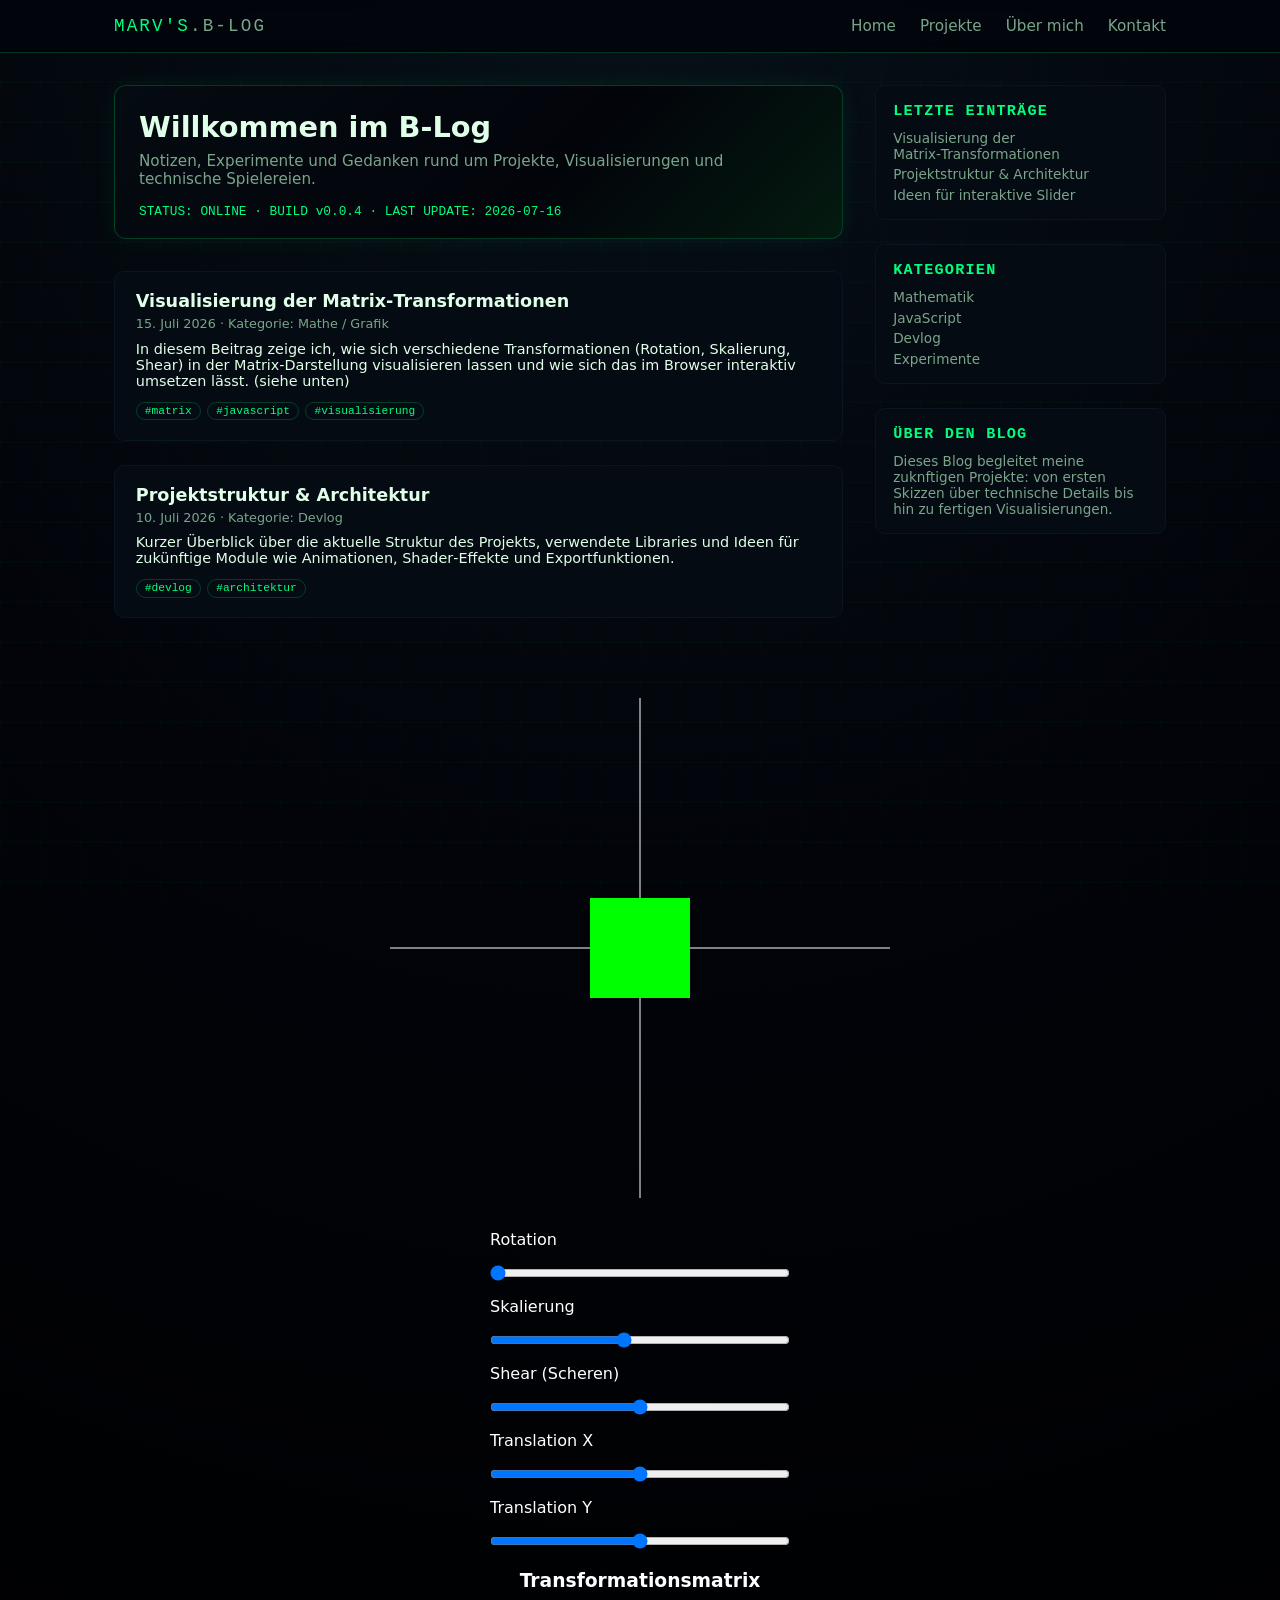
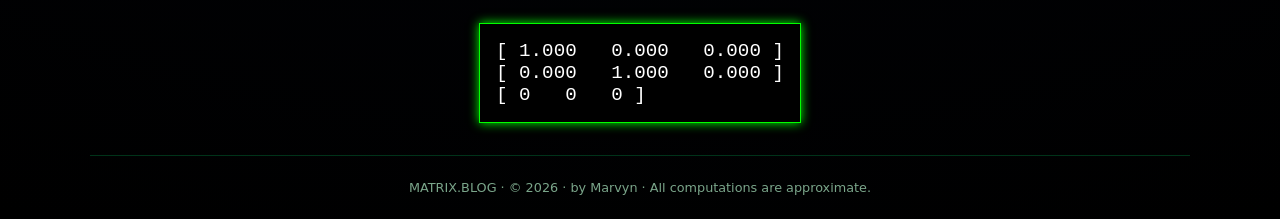
==== html/blog.html @ fbf084d9 "Projektinitialisierung" ====
<!DOCTYPE html>
<html lang="de">
<head>
    <meta charset="UTF-8">
    <title>Marvyns Blog</title>
    <meta name="viewport" content="width=device-width, initial-scale=1.0">

    <!-- Grundstyles -->
    <style>
        :root {
            --bg-color: #02040a;
            --accent: #00ff7f;
            --accent-soft: #00ff7f33;
            --text-main: #e0ffe8;
            --text-muted: #7aa58a;
            --card-bg: #050b12;
        }

        * {
            box-sizing: border-box;
            margin: 0;
            padding: 0;
        }

        body {
            font-family: system-ui, -apple-system, BlinkMacSystemFont, "Segoe UI", sans-serif;
            background: radial-gradient(circle at top, #071018 0, #02040a 45%, #000000 100%);
            color: var(--text-main);
            min-height: 100vh;
        }

        /* Matrix Hintergrund-Effekt */
        .matrix-bg {
            position: fixed;
            inset: 0;
            pointer-events: none;
            z-index: -1;
            background-image:
                linear-gradient(to bottom, transparent 0, var(--accent-soft) 2px, transparent 4px),
                linear-gradient(to right, transparent 0, var(--accent-soft) 1px, transparent 2px);
            background-size: 100% 40px, 40px 100%;
            opacity: 0.15;
        }

        header {
            border-bottom: 1px solid var(--accent-soft);
            backdrop-filter: blur(8px);
            background: #02040acc;
            position: sticky;
            top: 0;
            z-index: 10;
        }

        .nav {
            max-width: 1100px;
            margin: 0 auto;
            padding: 1rem 1.5rem;
            display: flex;
            align-items: center;
            justify-content: space-between;
        }

        .logo {
            font-family: "Consolas", "Fira Code", monospace;
            font-size: 1.1rem;
            letter-spacing: 0.12em;
            text-transform: uppercase;
            color: var(--accent);
        }

        .logo span {
            color: var(--text-muted);
        }

        .nav-links {
            display: flex;
            gap: 1.5rem;
            font-size: 0.95rem;
        }

        .nav-links a {
            color: var(--text-muted);
            text-decoration: none;
            position: relative;
        }

        .nav-links a::after {
            content: "";
            position: absolute;
            left: 0;
            bottom: -4px;
            width: 0;
            height: 1px;
            background: var(--accent);
            transition: width 0.2s ease;
        }

        .nav-links a:hover {
            color: var(--accent);
        }

        .nav-links a:hover::after {
            width: 100%;
        }

        main {
            max-width: 1100px;
            margin: 0 auto;
            padding: 2rem 1.5rem 3rem;
            display: grid;
            grid-template-columns: minmax(0, 2.5fr) minmax(0, 1fr);
            gap: 2rem;
        }

        /* Hero / Intro */
        .hero {
            margin-bottom: 2rem;
            padding: 1.5rem 1.5rem 1.2rem;
            border-radius: 12px;
            background: linear-gradient(135deg, #050b12 0, #02040a 60%, #041a10 100%);
            border: 1px solid var(--accent-soft);
            box-shadow: 0 0 25px #00ff7f11;
        }

        .hero-title {
            font-size: 1.8rem;
            margin-bottom: 0.5rem;
        }

        .hero-subtitle {
            font-size: 0.95rem;
            color: var(--text-muted);
            max-width: 600px;
        }

        .hero-meta {
            margin-top: 1rem;
            font-size: 0.8rem;
            color: var(--accent);
            font-family: "Consolas", "Fira Code", monospace;
        }

        /* Blogliste */
        .posts {
            display: flex;
            flex-direction: column;
            gap: 1.5rem;
        }

        .post-card {
            padding: 1.2rem 1.3rem;
            border-radius: 10px;
            background: var(--card-bg);
            border: 1px solid #0b151f;
            position: relative;
            overflow: hidden;
        }

        .post-card::before {
            content: "";
            position: absolute;
            inset: 0;
            background: linear-gradient(120deg, transparent 0, #00ff7f11 40%, transparent 80%);
            opacity: 0;
            transition: opacity 0.2s ease;
        }

        .post-card:hover::before {
            opacity: 1;
        }

        .post-title {
            font-size: 1.1rem;
            margin-bottom: 0.3rem;
        }

        .post-meta {
            font-size: 0.8rem;
            color: var(--text-muted);
            margin-bottom: 0.6rem;
        }

        .post-excerpt {
            font-size: 0.9rem;
            color: var(--text-main);
        }

        .post-tags {
            margin-top: 0.8rem;
            display: flex;
            flex-wrap: wrap;
            gap: 0.4rem;
        }

        .tag {
            font-size: 0.7rem;
            padding: 0.15rem 0.5rem;
            border-radius: 999px;
            border: 1px solid var(--accent-soft);
            color: var(--accent);
            font-family: "Consolas", "Fira Code", monospace;
        }

        /* Sidebar */
        aside {
            display: flex;
            flex-direction: column;
            gap: 1.5rem;
        }

        .sidebar-card {
            padding: 1rem 1.1rem;
            border-radius: 10px;
            background: var(--card-bg);
            border: 1px solid #0b151f;
        }

        .sidebar-title {
            font-size: 0.95rem;
            margin-bottom: 0.6rem;
            color: var(--accent);
            letter-spacing: 0.08em;
            text-transform: uppercase;
            font-family: "Consolas", "Fira Code", monospace;
        }

        .sidebar-list {
            list-style: none;
            font-size: 0.85rem;
            color: var(--text-muted);
        }

        .sidebar-list li + li {
            margin-top: 0.3rem;
        }

        .sidebar-list a {
            color: var(--text-muted);
            text-decoration: none;
        }

        .sidebar-list a:hover {
            color: var(--accent);
        }

        footer {
            max-width: 1100px;
            margin: 0 auto;
            padding: 1.5rem;
            border-top: 1px solid var(--accent-soft);
            font-size: 0.8rem;
            color: var(--text-muted);
            text-align: center;
        }

        /* Responsiv */
        @media (max-width: 900px) {
            main {
                grid-template-columns: 1fr;
            }
        }

        @media (max-width: 600px) {
            .nav {
                flex-direction: column;
                align-items: flex-start;
                gap: 0.5rem;
            }
        }


    </style>
    <link rel="stylesheet" href="../css/blog.css" />
</head>
<body>
    <div class="matrix-bg"></div>

    <header>
        <nav class="nav">
            <div class="logo"><s></s>MARV'S</s><span>.B-LOG</span></div>
            <div class="nav-links">
                <a href="index.html">Home</a>
                <a href="quests.html">Projekte</a>
                <a href="profil.html">Über mich</a>
                <a href="mailto:savemel@proton.me">Kontakt</a>
            </div>
        </nav>
    </header>

    <main>
        <section>
            <div class="hero">
                <h1 class="hero-title">Willkommen im B-Log</h1>
                <p class="hero-subtitle">
                    Notizen, Experimente und Gedanken rund um Projekte, Visualisierungen und technische Spielereien.
                </p>
                <div class="hero-meta">
                    STATUS: ONLINE · BUILD v0.0.4 · LAST UPDATE: 2026‑07‑16
                </div>
            </div>

            <div class="posts">
                <article class="post-card">
                    <h2 class="post-title">Visualisierung der Matrix‑Transformationen</h2>
                    <div class="post-meta">15. Juli 2026 · Kategorie: Mathe / Grafik</div>
                    <p class="post-excerpt">
                        In diesem Beitrag zeige ich, wie sich verschiedene Transformationen (Rotation, Skalierung, Shear)
                        in der Matrix‑Darstellung visualisieren lassen und wie sich das im Browser interaktiv umsetzen lässt. (siehe unten)
                    </p>
                    <div class="post-tags">
                        <span class="tag">#matrix</span>
                        <span class="tag">#javascript</span>
                        <span class="tag">#visualisierung</span>
                    </div>
                </article>

                <article class="post-card">
                    <h2 class="post-title">Projektstruktur & Architektur</h2>
                    <div class="post-meta">10. Juli 2026 · Kategorie: Devlog</div>
                    <p class="post-excerpt">
                        Kurzer Überblick über die aktuelle Struktur des Projekts, verwendete Libraries und Ideen für
                        zukünftige Module wie Animationen, Shader‑Effekte und Exportfunktionen.
                    </p>
                    <div class="post-tags">
                        <span class="tag">#devlog</span>
                        <span class="tag">#architektur</span>
                    </div>
                </article>
            </div>
        </section>

        <aside>
            <div class="sidebar-card">
                <h3 class="sidebar-title">Letzte Einträge</h3>
                <ul class="sidebar-list">
                    <li><a href="#">Visualisierung der Matrix‑Transformationen</a></li>
                    <li><a href="#">Projektstruktur & Architektur</a></li>
                    <li><a href="#">Ideen für interaktive Slider</a></li>
                </ul>
            </div>

            <div class="sidebar-card">
                <h3 class="sidebar-title">Kategorien</h3>
                <ul class="sidebar-list">
                    <li><a href="#">Mathematik</a></li>
                    <li><a href="#">JavaScript</a></li>
                    <li><a href="#">Devlog</a></li>
                    <li><a href="#">Experimente</a></li>
                </ul>
            </div>

            <div class="sidebar-card">
                <h3 class="sidebar-title">Über den BLog</h3>
                <p style="font-size:0.85rem; color:var(--text-muted);">
                    Dieses Blog begleitet meine zuknftigen Projekte: von ersten Skizzen über technische Details
                    bis hin zu fertigen Visualisierungen.
                </p>
            </div>
        </aside>
    </main>

<div class="demo-container">
  <canvas id="canvas" width="500" height="500"></canvas>
  
  <div class="controls">
      <label>Rotation</label>
      <input type="range" id="rot" min="0" max="360" value="0">
      
      <label>Skalierung</label>
      <input type="range" id="scale" min="0.2" max="2" step="0.01" value="1">
      
      <label>Shear (Scheren)</label>
      <input type="range" id="shear" min="-1" max="1" step="0.01" value="0">
      
      <label>Translation X</label>
      <input type="range" id="moveX" min="-200" max="200" value="0">
      
      <label>Translation Y</label>
      <input type="range" id="moveY" min="-200" max="200" value="0">
    </div>
    <h3><br>Transformationsmatrix</h3>
  <pre id="matrixDisplay"></pre>
  </div>

    <footer>
        MATRIX.BLOG · © 2026 · by Marvyn · All computations are approximate.
    </footer>

    <script src="../js/blog.js" defer></script>
</body>
</html>
---- css/blog.css ----
.demo-container {
  display: flex;
  flex-direction: column;
  align-items: center;
  margin-top: 2rem;
  margin-bottom: 2rem;
  color: white;
  z-index: -1;
}

.controls {
  margin-top: 2rem;
  display: flex;
  flex-direction: column;
  gap: 1rem;
  width: 300px;
}

input[type="range"] {
  width: 100%;
}

#matrixDisplay {
  margin-top: 2rem;
  font-size: 1.2rem;
  background: black;
  padding: 1rem;
  border: 1px solid lime;
  box-shadow: 0 0 10px lime;
}
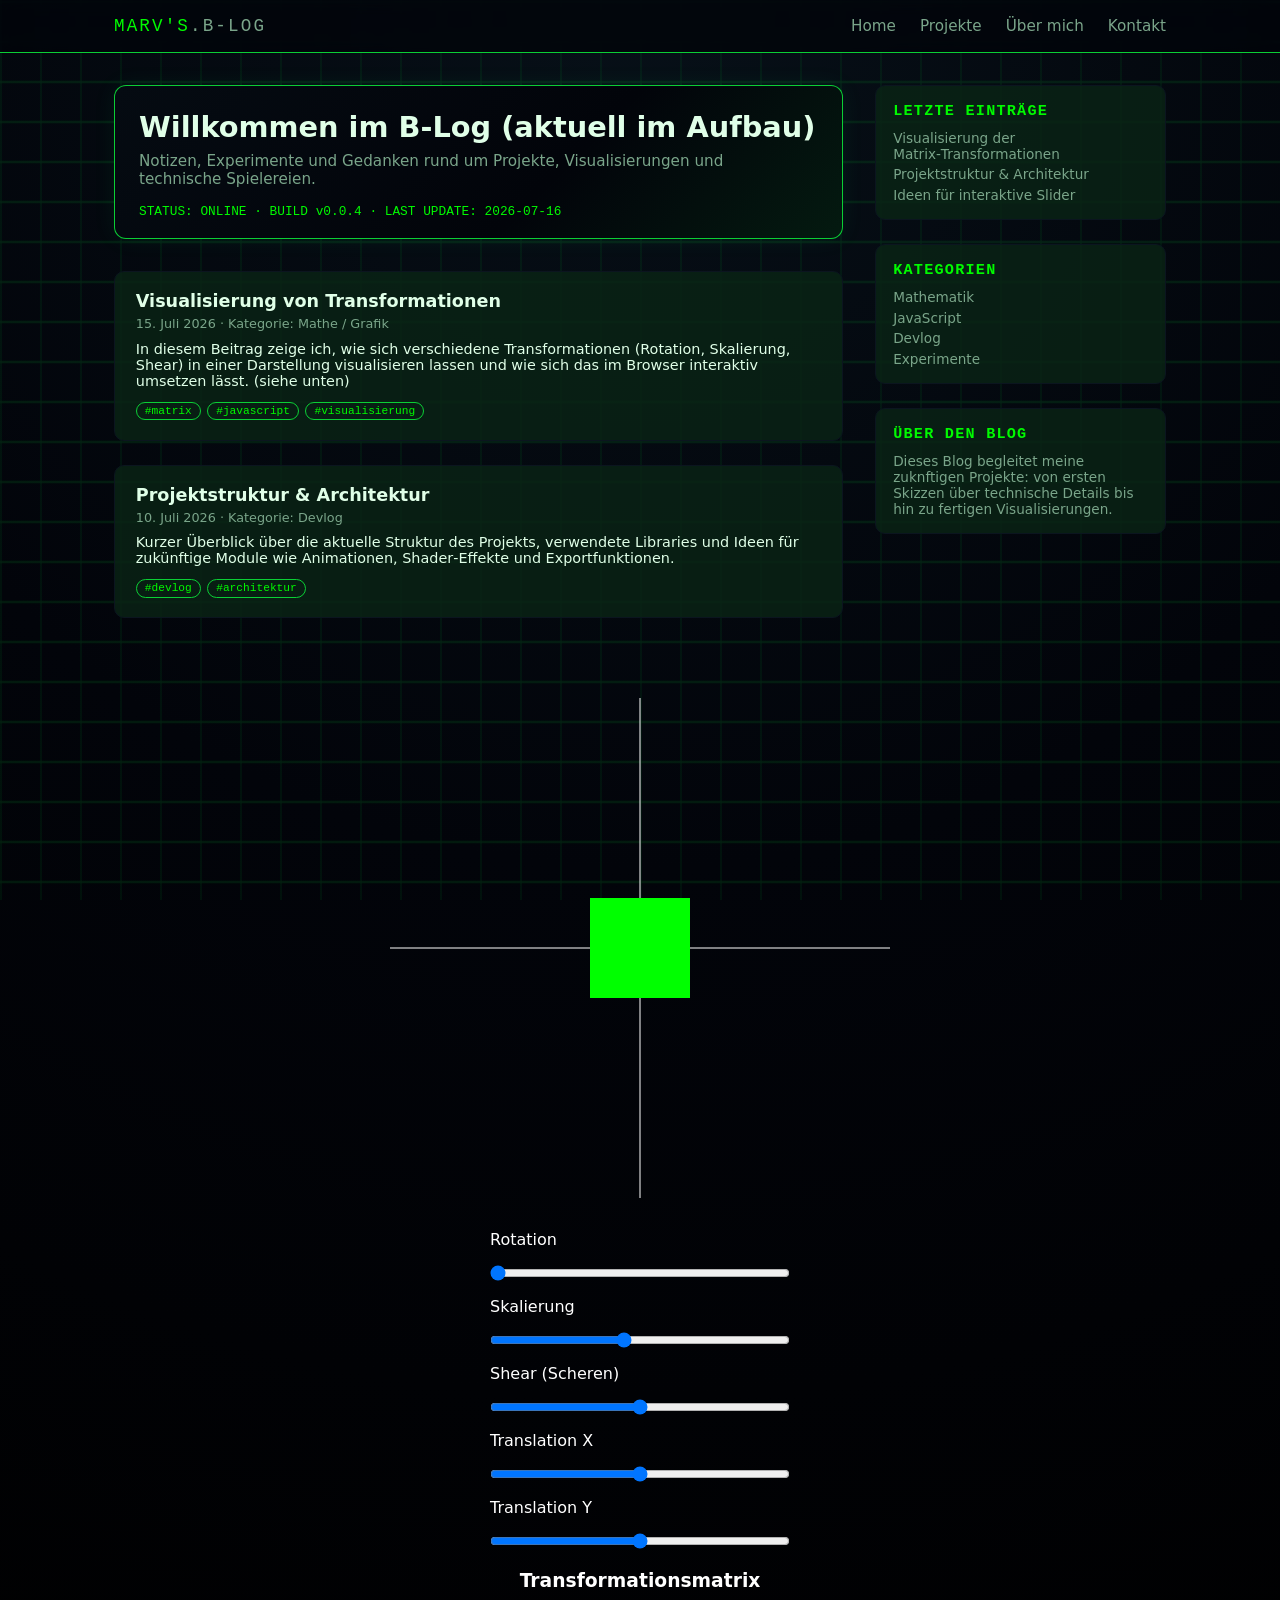
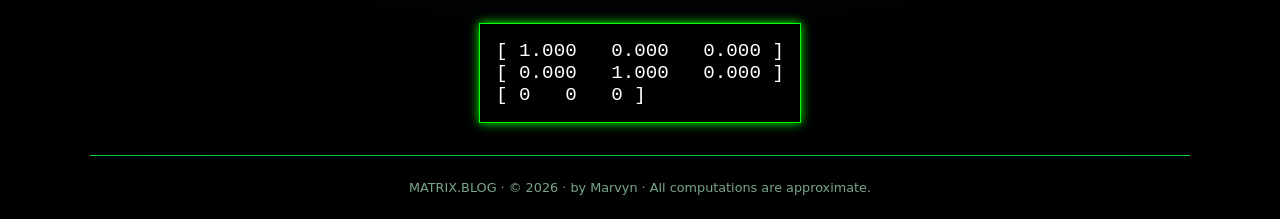
==== commit ef7ccec6: "Upload für Publishing" ====
--- a/html/blog.html
+++ b/html/blog.html
@@ -8,12 +8,12 @@
     <!-- Grundstyles -->
     <style>
         :root {
-            --bg-color: #02040a;
-            --accent: #00ff7f;
-            --accent-soft: #00ff7f33;
+            --bg-color: #f81b1b;
+            --accent: rgb(0, 250, 0);
+            --accent-soft: #0cd437f8;
             --text-main: #e0ffe8;
             --text-muted: #7aa58a;
-            --card-bg: #050b12;
+            --card-bg: #0a2415d0;
         }
 
         * {
@@ -290,7 +290,7 @@
     <main>
         <section>
             <div class="hero">
-                <h1 class="hero-title">Willkommen im B-Log</h1>
+                <h1 class="hero-title">Willkommen im B-Log (aktuell im Aufbau)</h1>
                 <p class="hero-subtitle">
                     Notizen, Experimente und Gedanken rund um Projekte, Visualisierungen und technische Spielereien.
                 </p>
@@ -301,11 +301,11 @@
 
             <div class="posts">
                 <article class="post-card">
-                    <h2 class="post-title">Visualisierung der Matrix‑Transformationen</h2>
+                    <h2 class="post-title">Visualisierung von Transformationen</h2>
                     <div class="post-meta">15. Juli 2026 · Kategorie: Mathe / Grafik</div>
                     <p class="post-excerpt">
                         In diesem Beitrag zeige ich, wie sich verschiedene Transformationen (Rotation, Skalierung, Shear)
-                        in der Matrix‑Darstellung visualisieren lassen und wie sich das im Browser interaktiv umsetzen lässt. (siehe unten)
+                        in einer Darstellung visualisieren lassen und wie sich das im Browser interaktiv umsetzen lässt. (siehe unten)
                     </p>
                     <div class="post-tags">
                         <span class="tag">#matrix</span>
--- a/css/blog.css
+++ b/css/blog.css
@@ -1,3 +1,6 @@
+
+/* FORM-TRANSFORMATION */
+
 .demo-container {
   display: flex;
   flex-direction: column;
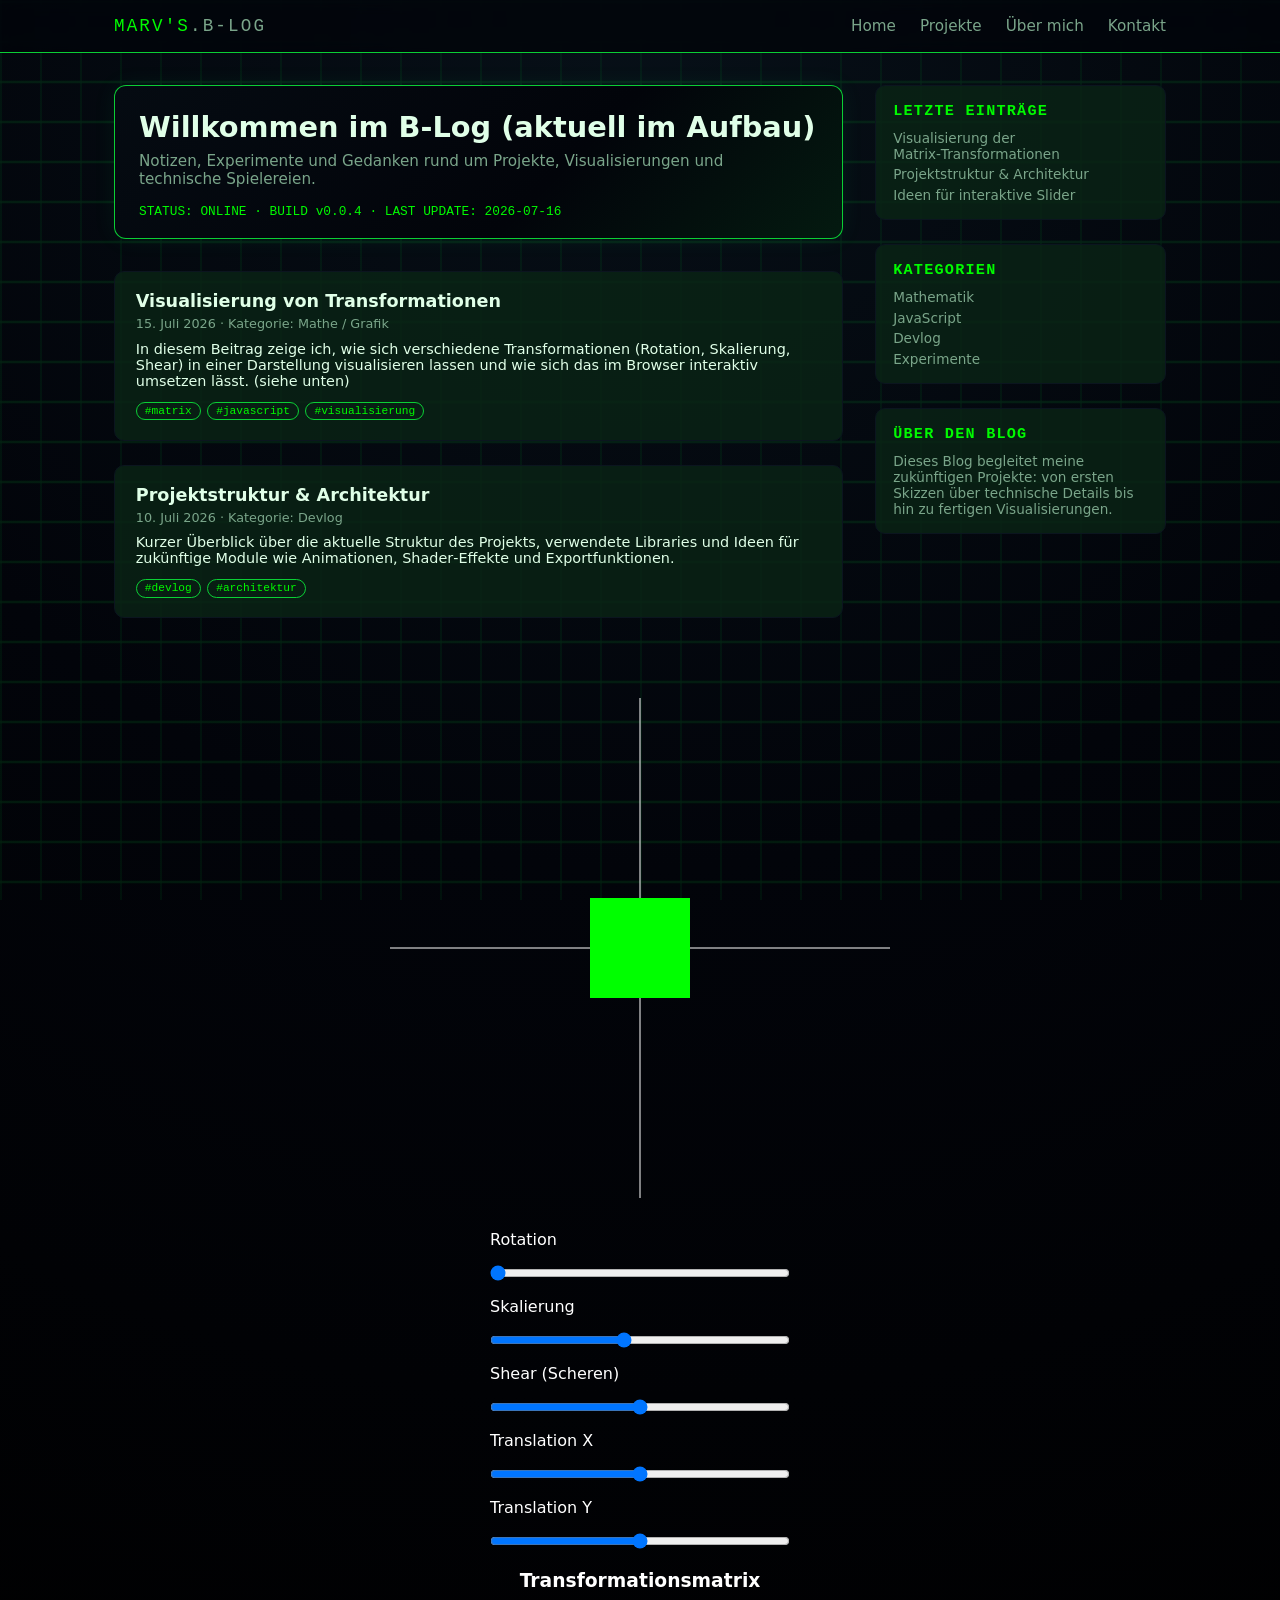
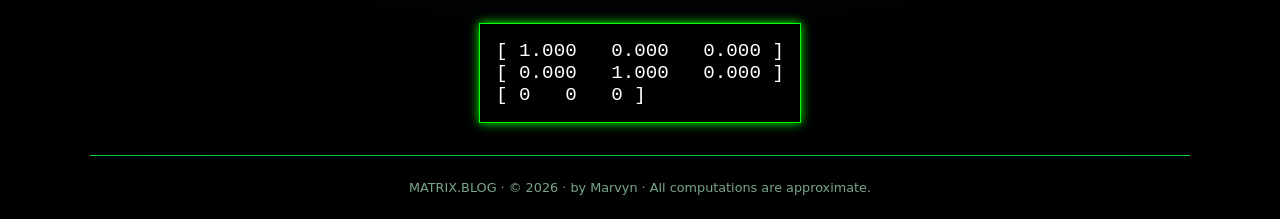
==== commit 568ca084: "Update blog.html" ====
--- a/html/blog.html
+++ b/html/blog.html
@@ -352,7 +352,7 @@
             <div class="sidebar-card">
                 <h3 class="sidebar-title">Über den BLog</h3>
                 <p style="font-size:0.85rem; color:var(--text-muted);">
-                    Dieses Blog begleitet meine zuknftigen Projekte: von ersten Skizzen über technische Details
+                    Dieses Blog begleitet meine zukünftigen Projekte: von ersten Skizzen über technische Details
                     bis hin zu fertigen Visualisierungen.
                 </p>
             </div>
